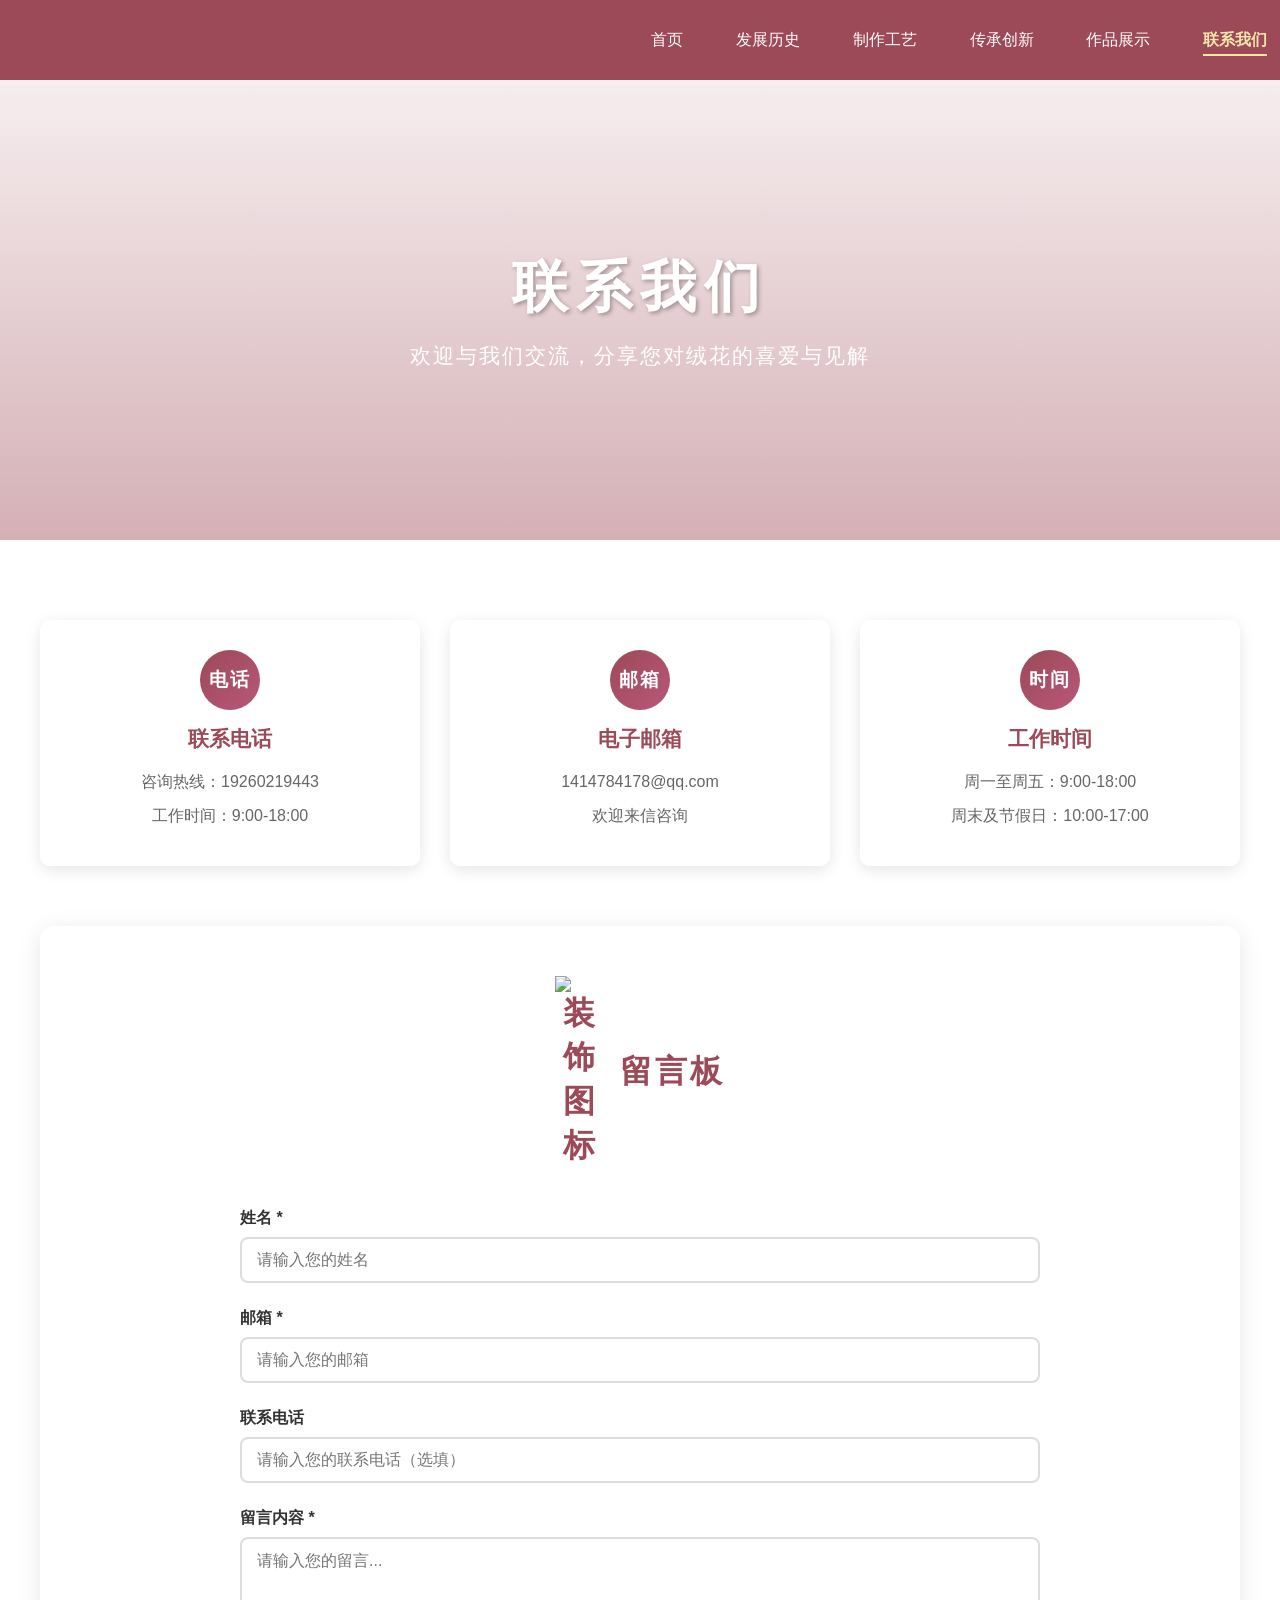
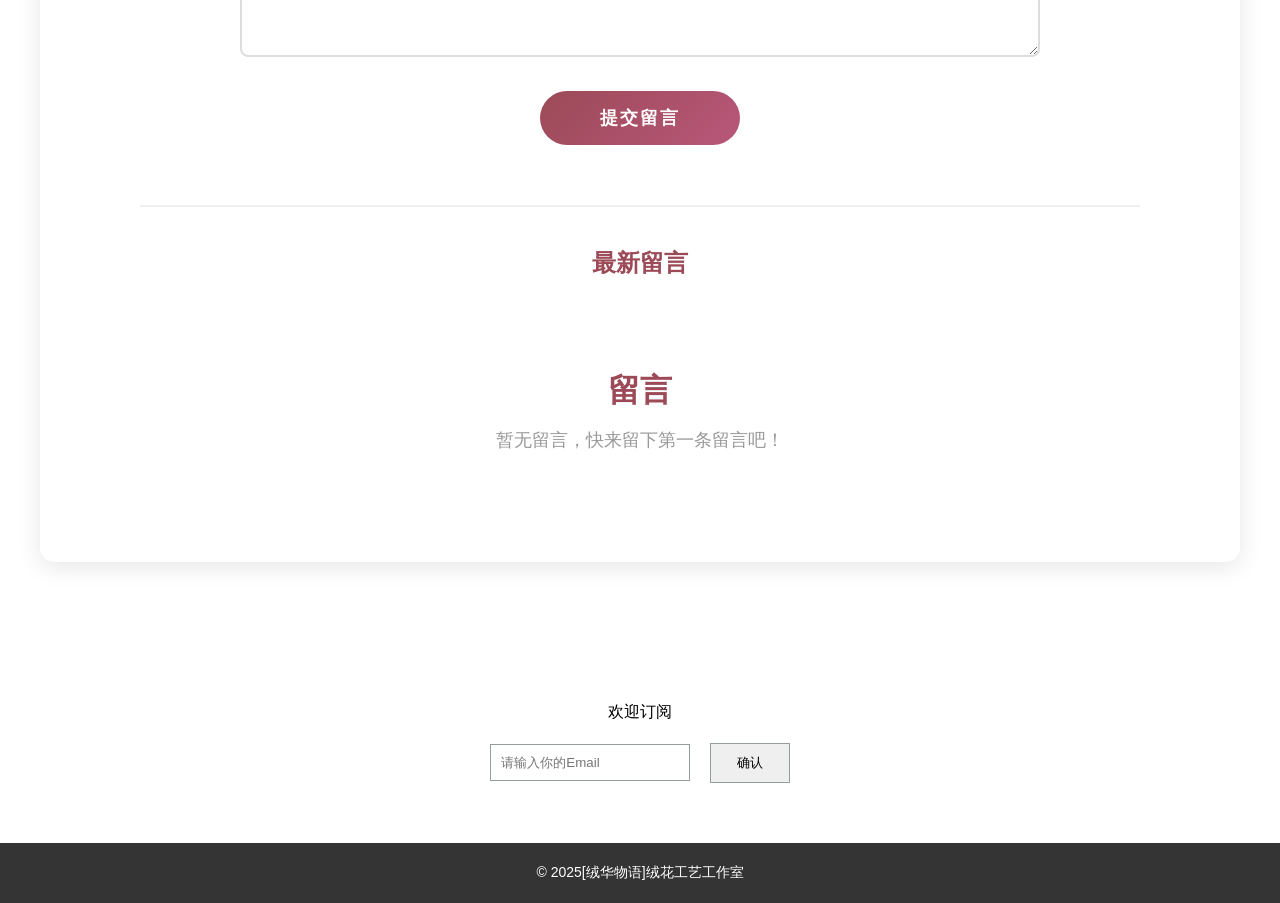
==== Contact.html @ 32f39d1b "绒华物语静态网站源码上传" ====
<!DOCTYPE html>
<html lang="zh-Hans">
<head>
    <meta charset="UTF-8">
    <meta name="viewport" content="width=device-width, initial-scale=1.0">
    <title>联系我们 - 绒华物语</title>
    <link rel="stylesheet" href="style.css">
    <link rel="stylesheet" href="Contact.css">
</head>
<body>
    <header>
        <button class="menu">&#9776;</button>
        <h1>绒华物语</h1>
       
        <nav>
            <ul>
                <li><a href="index.html">首页</a></li>
                <li><a href="history.html">发展历史</a></li>
                <li><a href="Manufacturing process.html">制作工艺</a></li>
                <li><a href="Innovation.html">传承创新</a></li>
                <li><a href="Works display.html">作品展示</a></li>
                <li class="active"><a href="Contact.html">联系我们</a></li>
            </ul>
        </nav>
    </header>
    
    <main>
        <section class="contact-banner">
            <h1>联系我们</h1>
            <p>欢迎与我们交流，分享您对绒花的喜爱与见解</p>
        </section>

        <section class="contact-content">
            <div class="contact-info">
                <div class="info-card">
                    <div class="icon">电话</div>
                    <h3>联系电话</h3>
                    <p>咨询热线：19260219443</p>
                    <p>工作时间：9:00-18:00</p>
                </div>

                <div class="info-card">
                    <div class="icon">邮箱</div>
                    <h3>电子邮箱</h3>
                    <p>1414784178@qq.com</p>
                    <p>欢迎来信咨询</p>
                </div>

                <div class="info-card">
                    <div class="icon">时间</div>
                    <h3>工作时间</h3>
                    <p>周一至周五：9:00-18:00</p>
                    <p>周末及节假日：10:00-17:00</p>
                </div>
            </div>

            <!-- 留言板区域 -->
            <div class="message-board">
                <h2>
                    <img src="images/花标.png" alt="装饰图标" class="title-icon">
                    留言板
                </h2>
                
                <!-- 留言表单 -->
                <form id="messageForm" class="message-form">
                    <div class="form-group">
                        <label for="name">姓名 *</label>
                        <input type="text" id="name" name="name" required placeholder="请输入您的姓名">
                    </div>

                    <div class="form-group">
                        <label for="email">邮箱 *</label>
                        <input type="email" id="email" name="email" required placeholder="请输入您的邮箱">
                    </div>

                    <div class="form-group">
                        <label for="phone">联系电话</label>
                        <input type="tel" id="phone" name="phone" placeholder="请输入您的联系电话（选填）">
                    </div>

                    <div class="form-group">
                        <label for="message">留言内容 *</label>
                        <textarea id="message" name="message" rows="5" required placeholder="请输入您的留言..."></textarea>
                    </div>

                    <button type="submit" class="submit-btn">提交留言</button>
                </form>

                <!-- 留言列表 -->
                <div class="messages-container">
                    <h3>最新留言</h3>
                    <div id="messagesList" class="messages-list">
                        <!-- 留言将通过JavaScript动态添加 -->
                    </div>
                </div>
            </div>
        </section>

        <section class="newsletter">
            <p>欢迎订阅</p>
            <form>
                <input type="email" placeholder="请输入你的Email" required>
                <button type="submit">确认</button>
            </form>
        </section>
    </main>

    <footer>
        <p>© 2025[绒华物语]绒花工艺工作室</p>
    </footer>

    <script src="contact.js"></script>
</body>
</html>
---- style.css ----
* {
    padding: 0;
    margin: 0;
    box-sizing: border-box;
}

body {
    font-family: "宋体", sans-serif;
}

header {
    background-color: #9C4A57;
    height: 80px;
    width: 100%;
    position: fixed;
    z-index: 1000;
    display: flex;
    align-items: center;
    justify-content: space-between;
}

header h1 {
    color: white;
    background-image: url(images/logo1.png);
    background-size: contain;
    background-repeat: no-repeat;
    background-position: center;
    width: 150px;
    height: 150px;
    text-indent: -9999px;
    display: flex;
    align-items: center;
    padding-left: 20px;
}

header ul {
    display: flex;
    list-style: none;
    margin: 0;
    padding: 0;
    font-size: 10px;
}

header li {
    display: inline;
    margin-right: 1vw;
}

header a {
    color: white;
    text-decoration: none;
}

header .menu-btn {
    background: transparent;
    border: none;
    font-size: 1.5rem;
    color: #fff;
    cursor: pointer;
    transition: transform 0.3s ease;
}

header .menu-btn:hover {
    transform: scale(1.1);
}

header .logo h1 {
    background: url("images/logo2.png") no-repeat center/contain;
    width: 60px;
    height: 60px;
    text-indent: -9999px;
    margin: 0 auto;
}

header nav ul {
    display: flex;
    list-style: none;
    gap: 2.5rem;
}

header nav ul li a {
    text-decoration: none;
    color: #fff;
    font-size: 1rem;
    font-weight: 500;
    padding: 0.5rem 0;
    position: relative;
    transition: color 0.3s ease;
}

header nav ul li a:hover {
    color: #f4e8a9fd;
}

header nav ul li a::after {
    content: "";
    position: absolute;
    bottom: 0;
    left: 0;
    width: 0;
    height: 2px;
    background-color: #f4e8a9fd;
    transition: width 0.3s ease;
}

header nav ul li a:hover::after {
    width: 100%;
}

header nav ul li.active a {
    color: #f4e8a9fd;
    font-weight: 700;
}

header nav ul li.active a::after {
    width: 100%;
    background-color: #f4e8a9fd;
}

.menu {
    display: none;
}

.slogan {
    display: flex;
    flex-direction: row;
    justify-content: center;
    align-items: center;
    height: 105vh;
    width: 100%;
    background-image: url("images/背景1.png");
    background-position: center;
    background-repeat: no-repeat;
    background-size: cover;
}

.info {
    line-height: 4;
    width: 60%;
    display: flex;
    flex-direction: column;
    text-align: left;
}

.info h2 {
    font-size: 30px;
    letter-spacing: 3px;
    color: #B8860B;
    font-family: "华文中宋", sans-serif;
}

.info h3 {
    margin-left: 10vh;
    font-size: 22px;
    color: #000000;
}

.info p {
    letter-spacing: 2px;
    line-height: 3;
    max-width: 850px;
    padding: 0;
    text-align: left;
    font-weight: bold;
    text-indent: 40px;
}

.titles {
    height: auto;
    display: flex;
    flex-direction: row;
    align-items: center;
    justify-content: baseline;
}

.titles img {
    width: 8%;
    height: auto;
}

.image-container img {
    max-width: 500px;
    width: 300px;
    height: auto;
    justify-content: center;
    align-items: center;
    border-radius: 5px;
    box-shadow: 7px 6px 25px rgba(0, 0, 0, 0.3);
    border: 0px solid rgba(255, 255, 255, 0.3);
    margin: 0px 30px 0;
}

.home-page-content {
    display: flex;
    justify-content: space-between;
    align-items: flex-start;
    padding: 200px 30px 70px;
}

.home-page-content > div {
    display: block;
    position: relative;
    width: 23%;
    margin: 1%;
    transition: transform 0.3s ease; /* 容器整体缩放过渡 */
}

.home-page-content > div:hover {
    transform: scale(1.05); /* 悬停时整体放大5% */
    z-index: 10; /* 避免被其他元素遮挡 */
}

.home-page-content img {
    width: 100%;
    height: 400px;
    border-radius: 0;
    position: relative;
    z-index: 1;
}

.item {
    position: absolute;
    bottom: 10px;
    left: 10px;
    z-index: 2;
    margin-top: 0;
    transition: transform 0.3s ease; /* 文字同步过渡 */
    transform-origin: bottom left; /* 文字缩放原点 */
}

.item h2 {
    writing-mode: vertical-rl;
    text-orientation: upright;
    font-size: 17px;
    line-height: 1.5;
    letter-spacing: 2px;
    margin: 0;
    color: rgb(26, 25, 2);
    padding: 0px 10px;
    font-family: "华文中宋", sans-serif;
}

.item h3 {
    writing-mode: vertical-rl;
    text-orientation: upright;
    font-size: 17px;
    line-height: 1.5;
    letter-spacing: 2px;
    margin: 0;
    color: white;
    padding: 0px 10px;
    font-family: "华文中宋", sans-serif;
}

.slider {
    width: 100%;
    height: 90vh;
    position: relative;
    overflow: hidden;
}

.slides {
    display: flex;
    width: 100%;
    height: 100%;
    transition: transform 2s ease;
}

.slide {
    width: 100%;
    flex-shrink: 0;
}

.slide img {
    width: 100%;
    height: 100%;
    object-fit: cover;
}

.prev, .next {
    position: absolute;
    top: 50%;
    transform: translateY(-50%);
    background: rgba(61, 61, 61, 0.5);
    color: white;
    border: none;
    padding: 16px;
    display: flex;
    align-items: center;
    justify-content: center;
    font-size: 18px;
    cursor: pointer;
    width: 40px;
    height: 40px;
    border-radius: 50%;
    z-index: 11;
}

.prev {
    left: 10px;
}

.next {
    right: 10px;
}

.dots {
    position: absolute;
    bottom: 20px;
    left: 50%;
    transform: translateX(-50%);
    display: flex;
    gap: 10px;
    z-index: 10;
}

.dot {
    width: 12px;
    height: 12px;
    background: rgba(255, 255, 255, 0.5);
    border-radius: 50%;
    cursor: pointer;
    transition: background 0.3s;
}

.dot.active {
    background: white;
}

.content {
    position: absolute;
    top: 0;
    left: 0;
    width: 100%;
    height: 100%;
    display: flex;
    flex-direction: column;
    justify-content: center;
    align-items: center;
    color: white;
    text-align: center;
    z-index: 10;
    padding: 0 20px;
}

.content h1 {
    font-size: 4rem;
    margin-bottom: 3rem;
    text-shadow: 2px 2px 4px rgba(0, 0, 0, 0.5);
}

.content a {
    color: white;
    border: 1px solid white;
    padding: 10px 20px;
    border-radius: 5px;
    text-decoration: none;
    transition: border-color 0.3s ease;
}

.content a:active {
    background-color: rgba(240, 240, 240, 0.3);
}

footer {
    background-color: rgb(53, 52, 52);
    color: white;
    height: 60px;
    display: flex;
    justify-content: center;
    align-items: center;
    font-size: 14px;
    line-height: 1.8em;
}

.newsletter {
    background-color: white;
    padding: 60px 0;
    display: flex;
    flex-direction: column;
    align-items: center;
}

.newsletter p {
    margin-bottom: 20px;
}

.newsletter input, .newsletter button {
    border: 1px solid #949d9a;
    padding: 10px;
}

.newsletter input {
    width: 200px;
    margin-right: 15px;
}

.newsletter button {
    width: 80px;
    cursor: pointer;
}

.container {
    max-width: 1200px;
    margin: 0 auto;
    padding: 20px;
}

@media screen and (max-width: 768px) {
    header ul {
        display: none;
    }

    header h1 {
        left: 50%;
        transform: translateX(-50%);
    }

    .menu {
        display: block;
        background-color: transparent;
        color: white;
        font-size: 35px;
        position: absolute;
        top: 15px;
        left: 20px;
        border: none;
        cursor: pointer;
    }

    .slogan {
        font-size: 15px;
    }

    .slogan h1 {
        font-size: 2rem;
    }

    .slogan p {
        font-size: 1rem;
    }

    .home-page-content {
        flex-direction: column;
        align-items: center;
    }

    .home-page-content > div {
        width: 80%;
        margin-bottom: 30px;
    }
}
---- Contact.css ----
/* 联系我们页面样式 */

/* Banner区域 */
.contact-banner {
    background: linear-gradient(rgba(251, 245, 246, 0.7), rgba(156, 74, 87, 0.7)), 
                url('images/contact背景.jpg') center/cover no-repeat;
    height: 60vh;
    display: flex;
    flex-direction: column;
    justify-content: center;
    align-items: center;
    color: white;
    text-align: center;
    padding-top: 80px;
    background-attachment: fixed;
}

.contact-banner h1 {
    font-size: 3.5rem;
    margin-bottom: 1rem;
    font-family: "华文中宋", sans-serif;
    letter-spacing: 8px;
    text-shadow: 2px 2px 4px rgba(0, 0, 0, 0.3);
}

.contact-banner p {
    font-size: 1.3rem;
    letter-spacing: 2px;
}

/* 联系内容区域 */
.contact-content {
    max-width: 1400px;
    margin: 0 auto;
    padding: 80px 40px;
    background-image: url('images/背景1.png');
    background-size: cover;
    background-position: center;
}

/* 联系信息卡片 */
.contact-info {
    display: grid;
    grid-template-columns: repeat(auto-fit, minmax(250px, 1fr));
    gap: 30px;
    margin-bottom: 60px;
}

.info-card {
    background: rgba(255, 255, 255, 0.95);
    padding: 30px;
    border-radius: 10px;
    text-align: center;
    box-shadow: 0 4px 15px rgba(0, 0, 0, 0.1);
    transition: transform 0.3s ease, box-shadow 0.3s ease;
}

.info-card:hover {
    transform: translateY(-5px);
    box-shadow: 0 6px 20px rgba(0, 0, 0, 0.15);
}

.info-card .icon {
    font-size: 1.2rem;
    font-weight: bold;
    color: white;
    background: linear-gradient(135deg, #9C4A57, #B8577A);
    width: 60px;
    height: 60px;
    border-radius: 50%;
    display: flex;
    align-items: center;
    justify-content: center;
    margin: 0 auto 15px;
    letter-spacing: 2px;
}

.info-card h3 {
    font-size: 1.3rem;
    color: #9C4A57;
    margin-bottom: 15px;
    font-family: "华文中宋", sans-serif;
}

.info-card p {
    color: #666;
    line-height: 1.8;
    margin: 5px 0;
}

/* 留言板区域 */
.message-board {
    background: rgba(255, 255, 255, 0.95);
    padding: 50px;
    border-radius: 15px;
    box-shadow: 0 5px 25px rgba(0, 0, 0, 0.1);
}

.message-board h2 {
    font-size: 2rem;
    color: #9C4A57;
    text-align: center;
    margin-bottom: 40px;
    font-family: "华文中宋", sans-serif;
    letter-spacing: 3px;
    display: flex;
    align-items: center;
    justify-content: center;
    gap: 15px;
}

.title-icon {
    width: 50px;
    height: auto;
}

/* 留言表单 */
.message-form {
    max-width: 800px;
    margin: 0 auto 60px;
}

.form-group {
    margin-bottom: 25px;
}

.form-group label {
    display: block;
    font-size: 1rem;
    color: #333;
    margin-bottom: 8px;
    font-weight: 600;
}

.form-group input,
.form-group textarea {
    width: 100%;
    padding: 12px 15px;
    border: 2px solid #ddd;
    border-radius: 8px;
    font-size: 1rem;
    font-family: "宋体", sans-serif;
    transition: border-color 0.3s ease, box-shadow 0.3s ease;
}

.form-group input:focus,
.form-group textarea:focus {
    outline: none;
    border-color: #9C4A57;
    box-shadow: 0 0 0 3px rgba(156, 74, 87, 0.1);
}

.form-group textarea {
    resize: vertical;
    min-height: 120px;
}

.submit-btn {
    display: block;
    width: 200px;
    margin: 30px auto 0;
    padding: 15px 40px;
    background: linear-gradient(135deg, #9C4A57, #B8577A);
    color: white;
    border: none;
    border-radius: 50px;
    font-size: 1.1rem;
    font-weight: 600;
    cursor: pointer;
    transition: transform 0.3s ease, box-shadow 0.3s ease;
    letter-spacing: 2px;
}

.submit-btn:hover {
    transform: translateY(-2px);
    box-shadow: 0 5px 15px rgba(156, 74, 87, 0.3);
}

.submit-btn:active {
    transform: translateY(0);
}

/* 留言列表容器 */
.messages-container {
    max-width: 1000px;
    margin: 0 auto;
    padding-top: 40px;
    border-top: 2px solid #f0f0f0;
}

.messages-container h3 {
    font-size: 1.5rem;
    color: #9C4A57;
    margin-bottom: 30px;
    text-align: center;
    font-family: "华文中宋", sans-serif;
}

.messages-list {
    display: flex;
    flex-direction: column;
    gap: 20px;
}

/* 单条留言样式 */
.message-item {
    background: #fff;
    padding: 25px;
    border-radius: 10px;
    box-shadow: 0 2px 10px rgba(0, 0, 0, 0.05);
    border-left: 4px solid #9C4A57;
    transition: transform 0.2s ease, box-shadow 0.2s ease;
    animation: fadeIn 0.5s ease;
}

.message-item:hover {
    transform: translateX(5px);
    box-shadow: 0 4px 15px rgba(0, 0, 0, 0.1);
}

@keyframes fadeIn {
    from {
        opacity: 0;
        transform: translateY(20px);
    }
    to {
        opacity: 1;
        transform: translateY(0);
    }
}

.message-header {
    display: flex;
    justify-content: space-between;
    align-items: center;
    margin-bottom: 15px;
    flex-wrap: wrap;
    gap: 10px;
}

.message-author {
    font-size: 1.1rem;
    font-weight: 600;
    color: #333;
}

.message-email {
    font-size: 0.9rem;
    color: #666;
    margin-left: 10px;
}

.message-time {
    font-size: 0.85rem;
    color: #999;
}

.message-content {
    color: #555;
    line-height: 1.8;
    white-space: pre-wrap;
    word-wrap: break-word;
}

/* 空状态提示 */
.empty-message {
    text-align: center;
    padding: 60px 20px;
    color: #999;
    font-size: 1.1rem;
}

.empty-message::before {
    content: "留言";
    display: block;
    font-size: 2rem;
    font-weight: bold;
    color: #9C4A57;
    margin-bottom: 15px;
}

/* 成功提示消息 */
.success-message {
    position: fixed;
    top: 100px;
    left: 50%;
    transform: translateX(-50%) translateY(-100px);
    background: linear-gradient(135deg, #4CAF50, #45a049);
    color: white;
    padding: 15px 30px;
    border-radius: 50px;
    box-shadow: 0 5px 20px rgba(76, 175, 80, 0.3);
    z-index: 1001;
    opacity: 0;
    transition: all 0.3s ease;
}

.success-message.show {
    opacity: 1;
    transform: translateX(-50%) translateY(0);
}

/* 响应式设计 */
@media screen and (max-width: 768px) {
    .contact-banner h1 {
        font-size: 2.5rem;
        letter-spacing: 4px;
    }

    .contact-banner p {
        font-size: 1rem;
    }

    .contact-content {
        padding: 40px 20px;
    }

    .contact-info {
        grid-template-columns: 1fr;
        gap: 20px;
    }

    .message-board {
        padding: 30px 20px;
    }

    .message-board h2 {
        font-size: 1.5rem;
    }

    .title-icon {
        width: 35px;
    }

    .submit-btn {
        width: 100%;
    }

    .message-header {
        flex-direction: column;
        align-items: flex-start;
    }

    .message-email {
        margin-left: 0;
    }
}
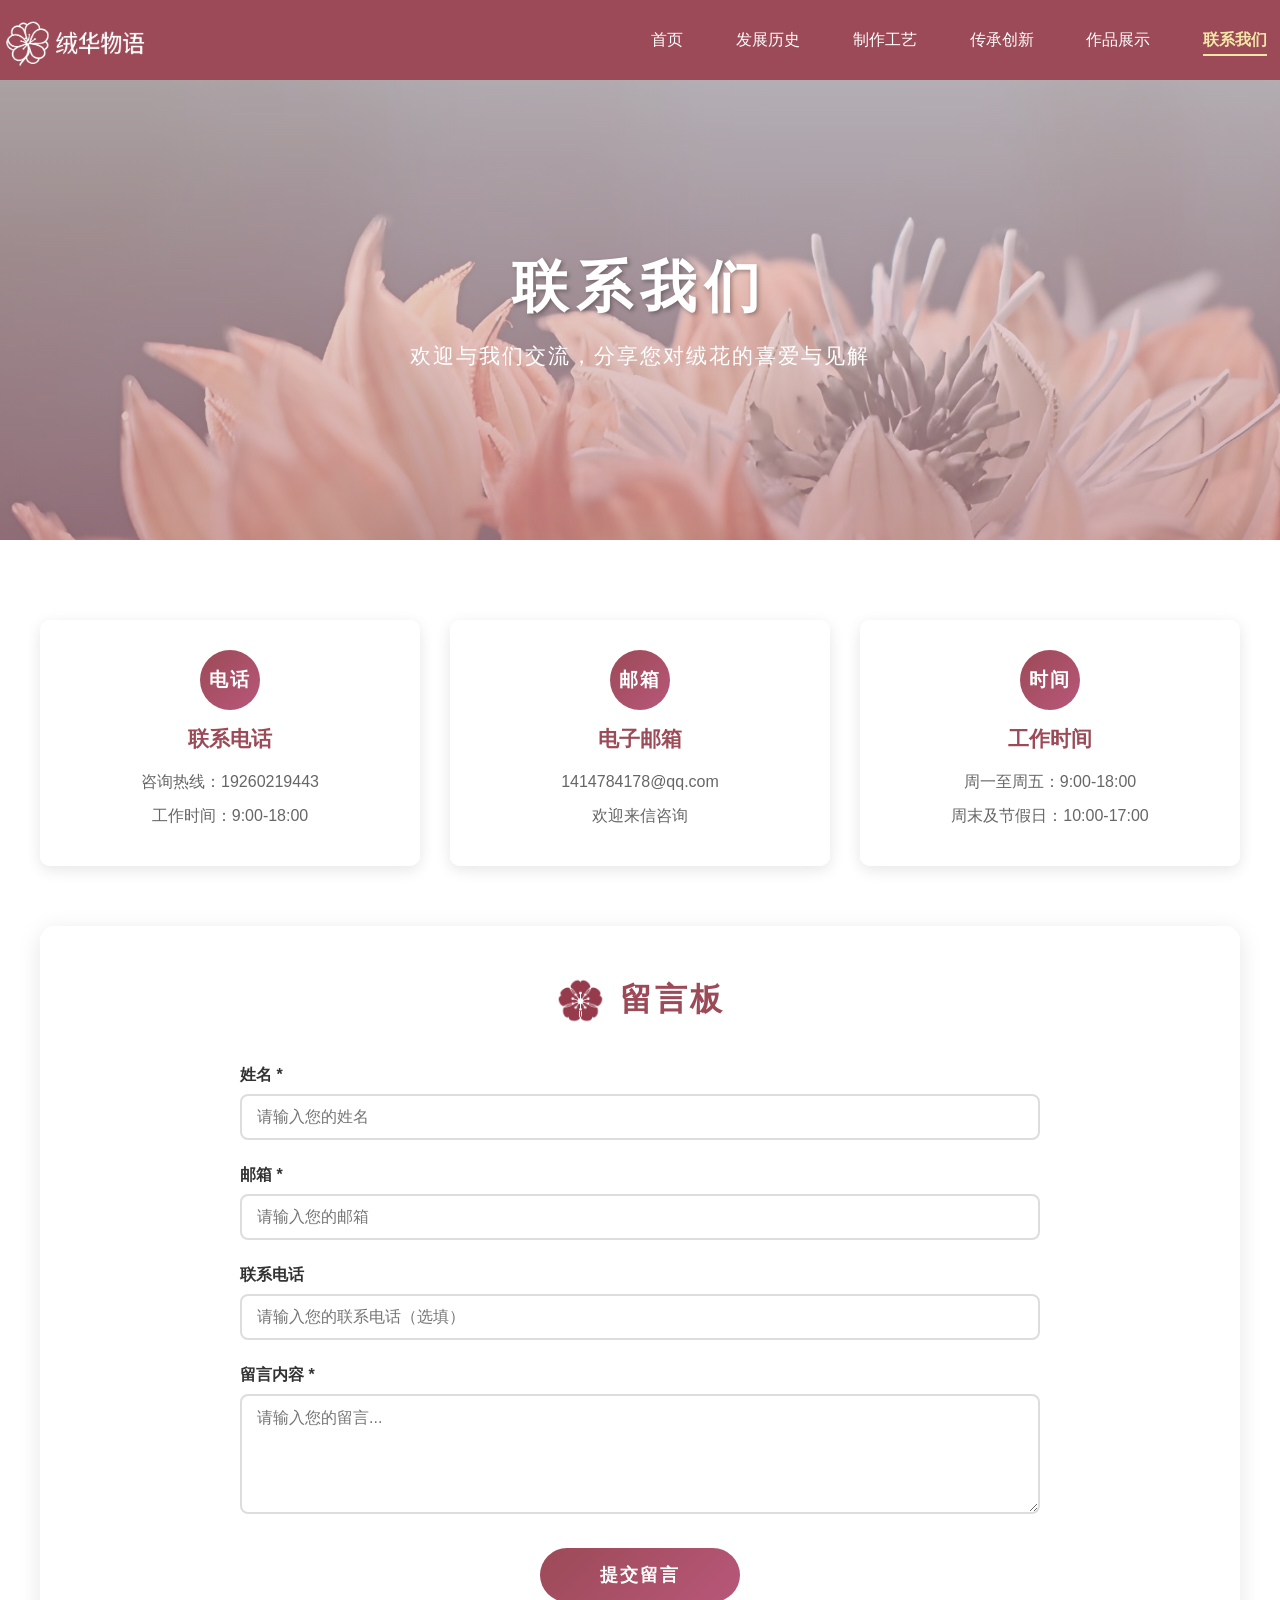
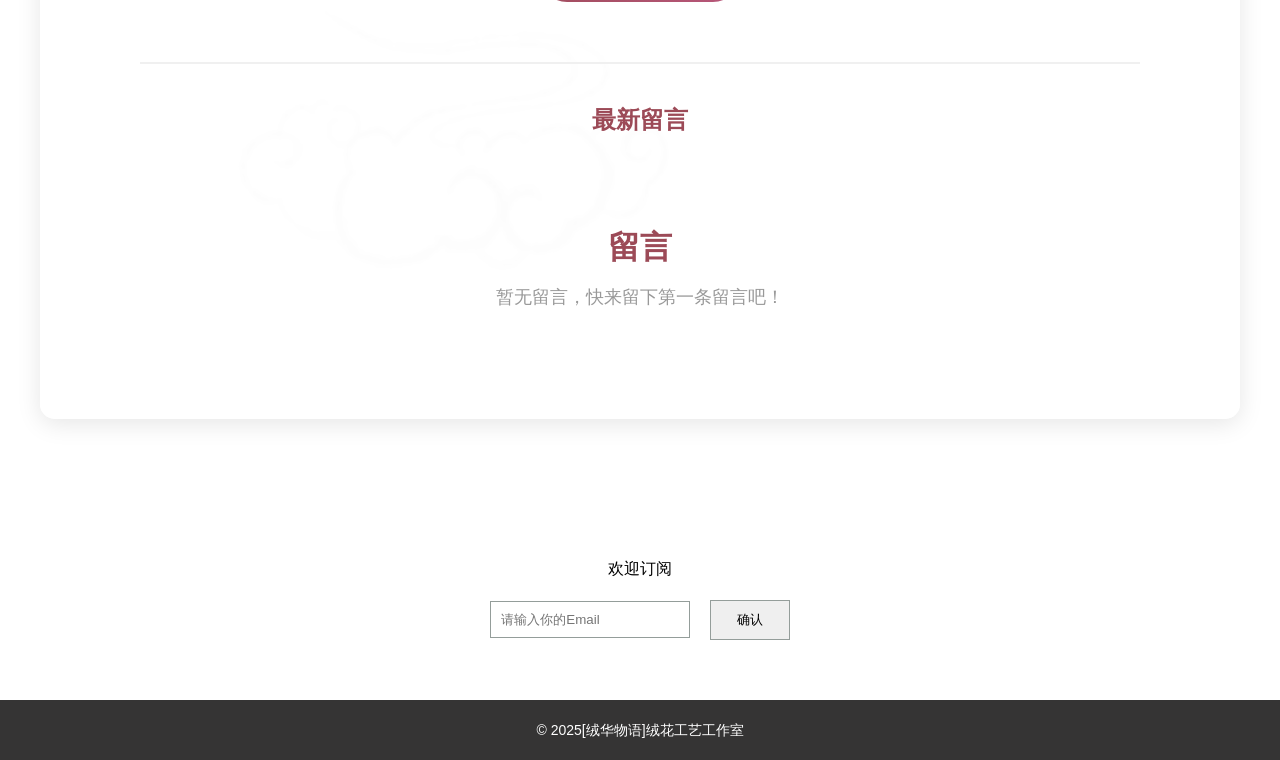
==== commit 6f6f4894: "????????????" ====
--- a/Contact.html
+++ b/Contact.html
@@ -15,7 +15,7 @@
         <nav>
             <ul>
                 <li><a href="index.html">首页</a></li>
-                <li><a href="history.html">发展历史</a></li>
+                <li><a href="History.html">发展历史</a></li>
                 <li><a href="Manufacturing process.html">制作工艺</a></li>
                 <li><a href="Innovation.html">传承创新</a></li>
                 <li><a href="Works display.html">作品展示</a></li>
